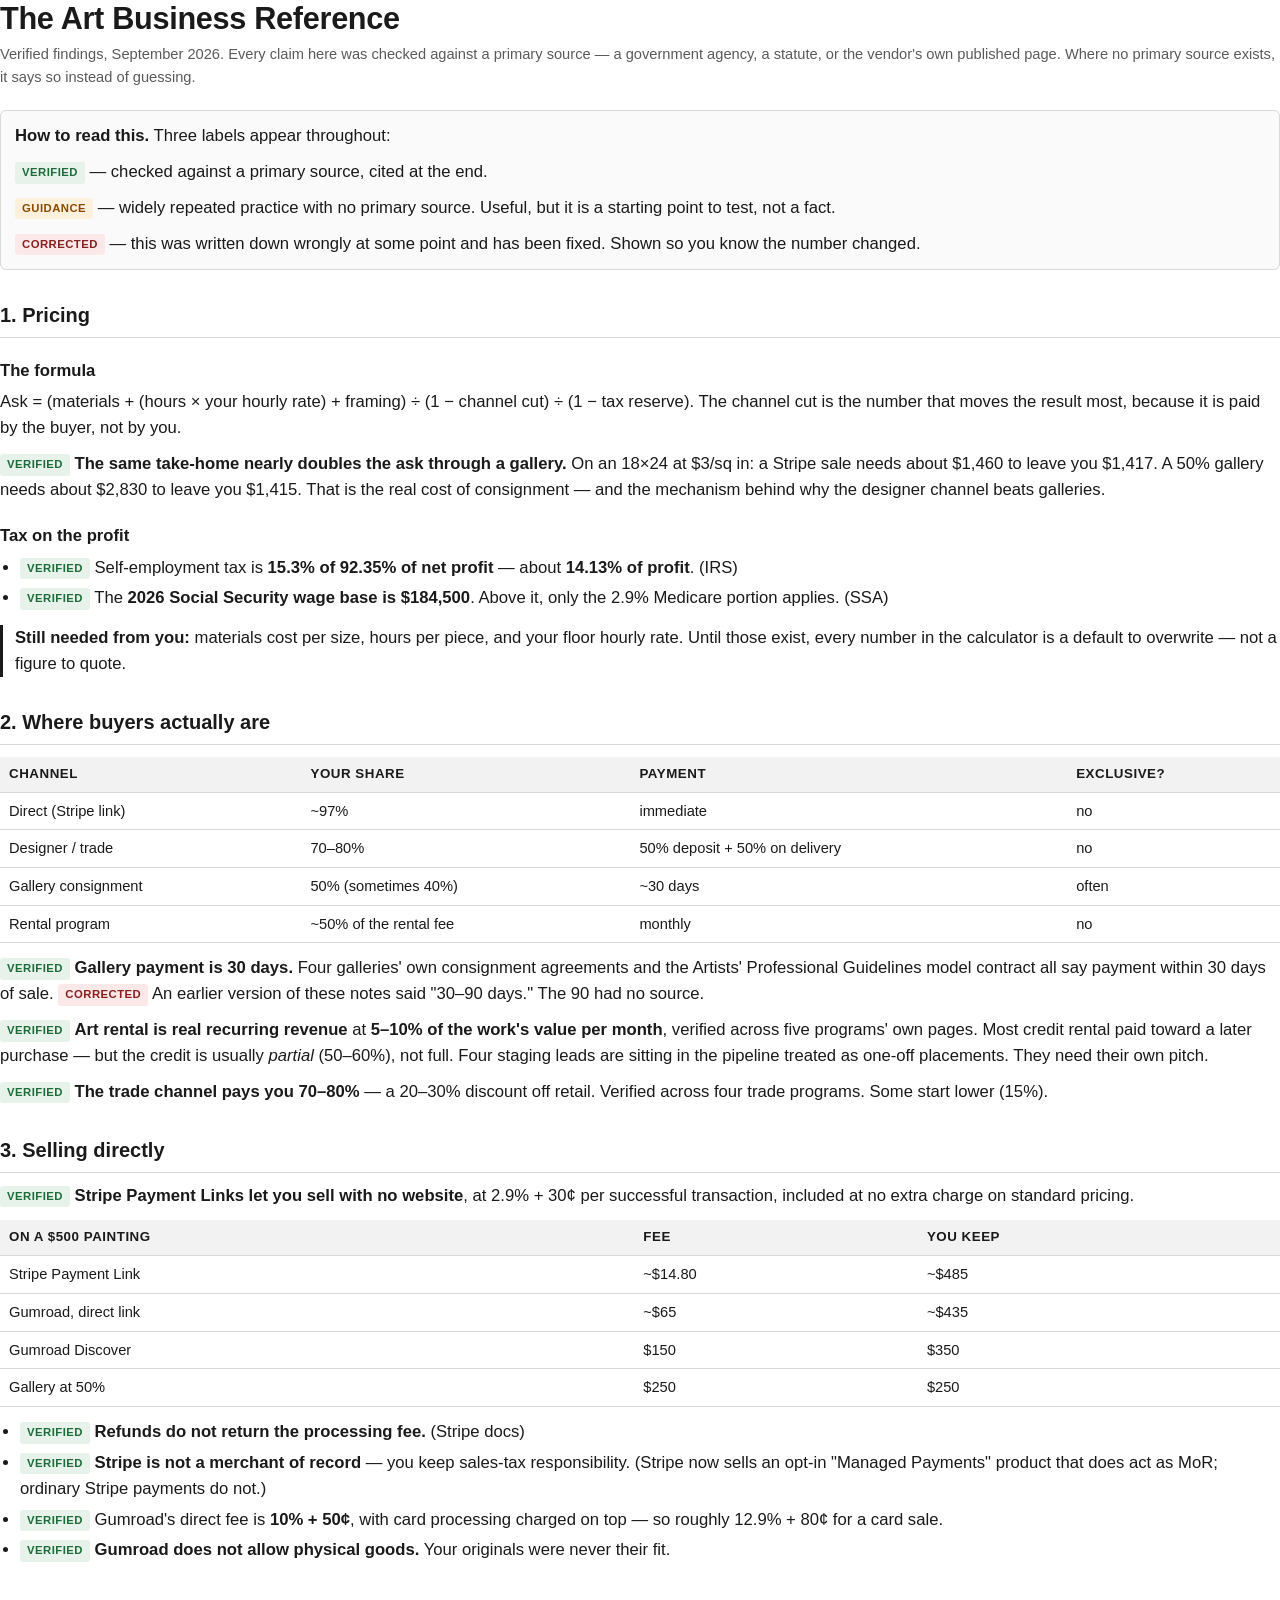
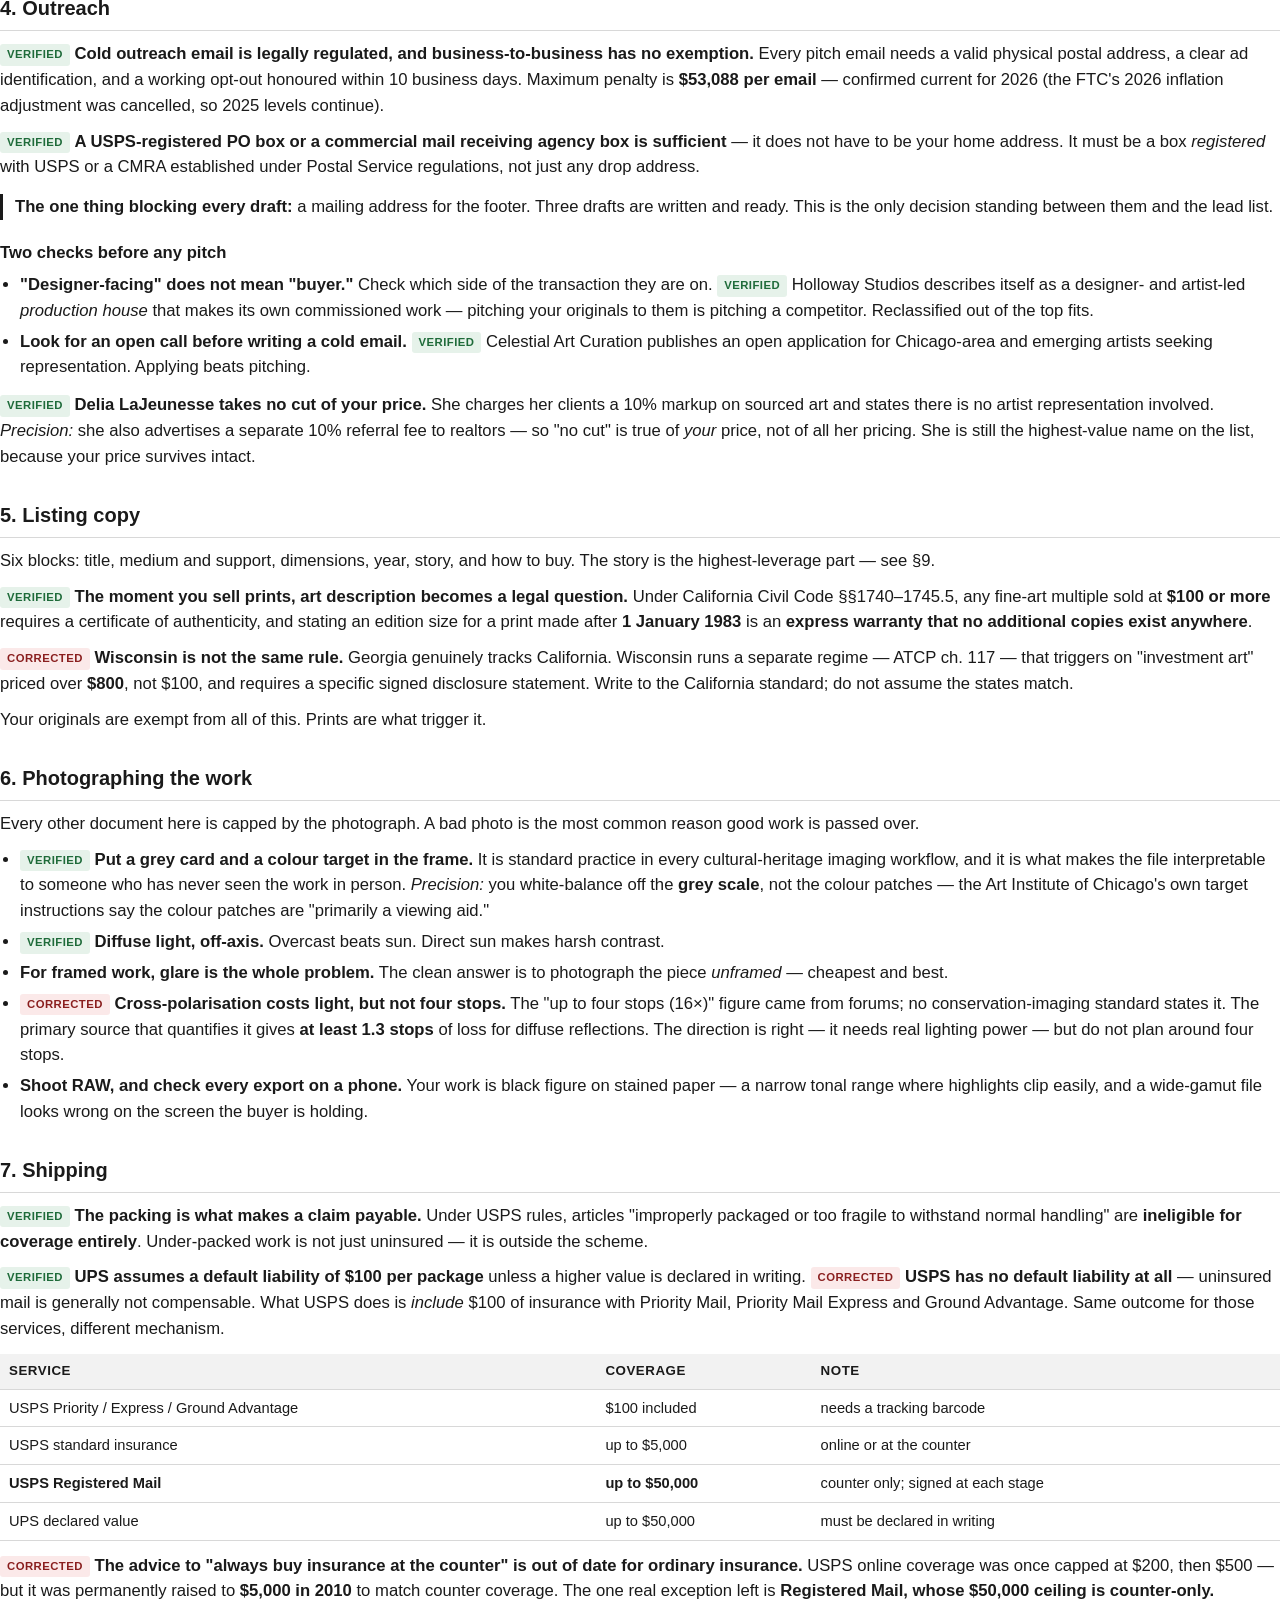
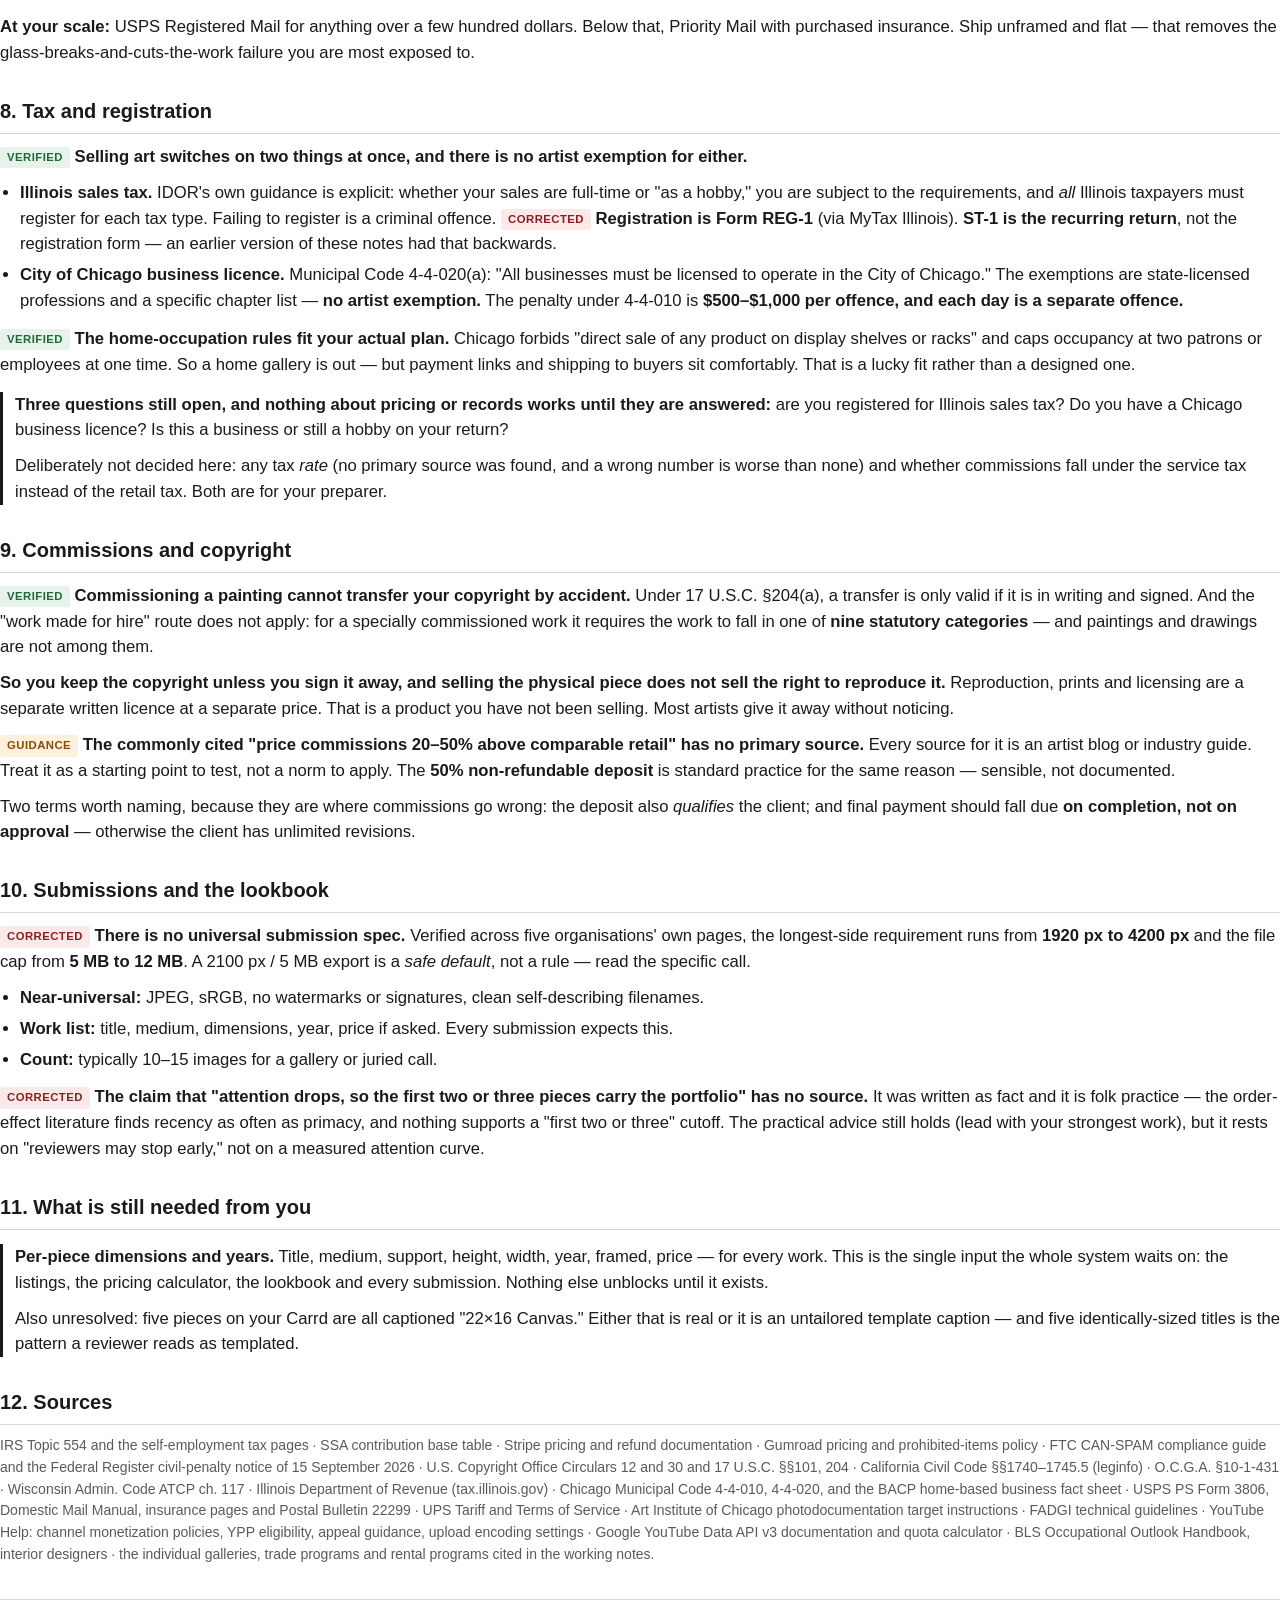
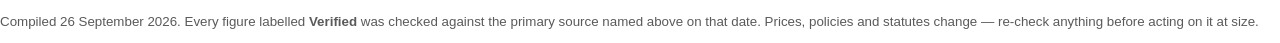
==== reference.html @ 4b3a92b9 "Add a Reference tab: the art findings, verified against primary sources Every claim was re-checked b" ====
<!DOCTYPE html>
<html lang="en">
<head>
<meta charset="UTF-8">
<title>The Art Business Reference — verified findings</title>
<style>
  @page { size: letter; margin: 20mm 18mm; }
  :root{
    --ink:#1a1a1a; --muted:#5a5a5a; --rule:#d8d8d8;
    --ok:#1f6b3a; --warn:#8a4b00; --bad:#8a1f1f;
  }
  *{box-sizing:border-box}
  body{
    font-family:-apple-system,BlinkMacSystemFont,"Segoe UI",Helvetica,Arial,sans-serif;
    color:var(--ink); font-size:12.5pt; line-height:1.55; margin:0;
    -webkit-font-smoothing:antialiased;
  }
  h1{font-size:23pt; line-height:1.2; margin:0 0 6px; letter-spacing:-.01em}
  h2{font-size:15pt; margin:30px 0 10px; padding-bottom:6px; border-bottom:1.5px solid var(--rule)}
  h3{font-size:12.5pt; margin:20px 0 6px}
  p{margin:0 0 10px}
  .sub{color:var(--muted); font-size:11pt; margin-bottom:22px}
  ul,ol{margin:0 0 12px; padding-left:20px}
  li{margin-bottom:5px}
  .lede{font-size:12.5pt}
  .tag{display:inline-block; font-size:8.5pt; font-weight:700; letter-spacing:.04em;
       text-transform:uppercase; padding:2px 7px; border-radius:3px; vertical-align:1px}
  .v{background:#e6f2ea; color:var(--ok)}
  .g{background:#fdf0dd; color:var(--warn)}
  .x{background:#fbe9e9; color:var(--bad)}
  .box{border:1px solid var(--rule); border-radius:6px; padding:12px 14px; margin:14px 0; background:#fafafa}
  .box p:last-child{margin-bottom:0}
  table{width:100%; border-collapse:collapse; margin:12px 0; font-size:11pt}
  th,td{text-align:left; padding:7px 9px; border-bottom:1px solid var(--rule); vertical-align:top}
  th{background:#f2f2f2; font-size:10pt; text-transform:uppercase; letter-spacing:.04em}
  .fix{color:var(--bad); font-weight:600}
  .ask{border-left:3px solid var(--ink); padding-left:12px; margin:14px 0}
  code{font-family:ui-monospace,Menlo,Consolas,monospace; font-size:10.5pt; background:#f2f2f2; padding:1px 4px; border-radius:3px}
  .pagebreak{page-break-before:always}
  footer{margin-top:34px; padding-top:12px; border-top:1px solid var(--rule); color:var(--muted); font-size:10pt}
</style>
</head>
<body>

<h1>The Art Business Reference</h1>
<p class="sub">Verified findings, September 2026. Every claim here was checked against a primary source — a government agency, a statute, or the vendor's own published page. Where no primary source exists, it says so instead of guessing.</p>

<div class="box">
  <p><strong>How to read this.</strong> Three labels appear throughout:</p>
  <p><span class="tag v">Verified</span> — checked against a primary source, cited at the end.</p>
  <p><span class="tag g">Guidance</span> — widely repeated practice with no primary source. Useful, but it is a starting point to test, not a fact.</p>
  <p><span class="tag x">Corrected</span> — this was written down wrongly at some point and has been fixed. Shown so you know the number changed.</p>
</div>

<h2>1. Pricing</h2>

<h3>The formula</h3>
<p>Ask = (materials + (hours × your hourly rate) + framing) ÷ (1 − channel cut) ÷ (1 − tax reserve). The channel cut is the number that moves the result most, because it is paid by the buyer, not by you.</p>

<p><span class="tag v">Verified</span> <strong>The same take-home nearly doubles the ask through a gallery.</strong> On an 18×24 at $3/sq in: a Stripe sale needs about $1,460 to leave you $1,417. A 50% gallery needs about $2,830 to leave you $1,415. That is the real cost of consignment — and the mechanism behind why the designer channel beats galleries.</p>

<h3>Tax on the profit</h3>
<ul>
  <li><span class="tag v">Verified</span> Self-employment tax is <strong>15.3% of 92.35% of net profit</strong> — about <strong>14.13% of profit</strong>. (IRS)</li>
  <li><span class="tag v">Verified</span> The <strong>2026 Social Security wage base is $184,500</strong>. Above it, only the 2.9% Medicare portion applies. (SSA)</li>
</ul>

<div class="ask">
  <p><strong>Still needed from you:</strong> materials cost per size, hours per piece, and your floor hourly rate. Until those exist, every number in the calculator is a default to overwrite — not a figure to quote.</p>
</div>

<h2>2. Where buyers actually are</h2>

<table>
  <thead><tr><th>Channel</th><th>Your share</th><th>Payment</th><th>Exclusive?</th></tr></thead>
  <tbody>
    <tr><td>Direct (Stripe link)</td><td>~97%</td><td>immediate</td><td>no</td></tr>
    <tr><td>Designer / trade</td><td>70–80%</td><td>50% deposit + 50% on delivery</td><td>no</td></tr>
    <tr><td>Gallery consignment</td><td>50% (sometimes 40%)</td><td>~30 days</td><td>often</td></tr>
    <tr><td>Rental program</td><td>~50% of the rental fee</td><td>monthly</td><td>no</td></tr>
  </tbody>
</table>

<p><span class="tag v">Verified</span> <strong>Gallery payment is 30 days.</strong> Four galleries' own consignment agreements and the Artists' Professional Guidelines model contract all say payment within 30 days of sale. <span class="tag x">Corrected</span> An earlier version of these notes said "30–90 days." The 90 had no source.</p>

<p><span class="tag v">Verified</span> <strong>Art rental is real recurring revenue</strong> at <strong>5–10% of the work's value per month</strong>, verified across five programs' own pages. Most credit rental paid toward a later purchase — but the credit is usually <em>partial</em> (50–60%), not full. Four staging leads are sitting in the pipeline treated as one-off placements. They need their own pitch.</p>

<p><span class="tag v">Verified</span> <strong>The trade channel pays you 70–80%</strong> — a 20–30% discount off retail. Verified across four trade programs. Some start lower (15%).</p>

<h2>3. Selling directly</h2>

<p><span class="tag v">Verified</span> <strong>Stripe Payment Links let you sell with no website</strong>, at 2.9% + 30¢ per successful transaction, included at no extra charge on standard pricing.</p>

<table>
  <thead><tr><th>On a $500 painting</th><th>Fee</th><th>You keep</th></tr></thead>
  <tbody>
    <tr><td>Stripe Payment Link</td><td>~$14.80</td><td>~$485</td></tr>
    <tr><td>Gumroad, direct link</td><td>~$65</td><td>~$435</td></tr>
    <tr><td>Gumroad Discover</td><td>$150</td><td>$350</td></tr>
    <tr><td>Gallery at 50%</td><td>$250</td><td>$250</td></tr>
  </tbody>
</table>

<ul>
  <li><span class="tag v">Verified</span> <strong>Refunds do not return the processing fee.</strong> (Stripe docs)</li>
  <li><span class="tag v">Verified</span> <strong>Stripe is not a merchant of record</strong> — you keep sales-tax responsibility. (Stripe now sells an opt-in "Managed Payments" product that does act as MoR; ordinary Stripe payments do not.)</li>
  <li><span class="tag v">Verified</span> Gumroad's direct fee is <strong>10% + 50¢</strong>, with card processing charged on top — so roughly 12.9% + 80¢ for a card sale.</li>
  <li><span class="tag v">Verified</span> <strong>Gumroad does not allow physical goods.</strong> Your originals were never their fit.</li>
</ul>

<h2>4. Outreach</h2>

<p><span class="tag v">Verified</span> <strong>Cold outreach email is legally regulated, and business-to-business has no exemption.</strong> Every pitch email needs a valid physical postal address, a clear ad identification, and a working opt-out honoured within 10 business days. Maximum penalty is <strong>$53,088 per email</strong> — confirmed current for 2026 (the FTC's 2026 inflation adjustment was cancelled, so 2025 levels continue).</p>

<p><span class="tag v">Verified</span> <strong>A USPS-registered PO box or a commercial mail receiving agency box is sufficient</strong> — it does not have to be your home address. It must be a box <em>registered</em> with USPS or a CMRA established under Postal Service regulations, not just any drop address.</p>

<div class="ask">
  <p><strong>The one thing blocking every draft:</strong> a mailing address for the footer. Three drafts are written and ready. This is the only decision standing between them and the lead list.</p>
</div>

<h3>Two checks before any pitch</h3>
<ul>
  <li><strong>"Designer-facing" does not mean "buyer."</strong> Check which side of the transaction they are on. <span class="tag v">Verified</span> Holloway Studios describes itself as a designer- and artist-led <em>production house</em> that makes its own commissioned work — pitching your originals to them is pitching a competitor. Reclassified out of the top fits.</li>
  <li><strong>Look for an open call before writing a cold email.</strong> <span class="tag v">Verified</span> Celestial Art Curation publishes an open application for Chicago-area and emerging artists seeking representation. Applying beats pitching.</li>
</ul>

<p><span class="tag v">Verified</span> <strong>Delia LaJeunesse takes no cut of your price.</strong> She charges her clients a 10% markup on sourced art and states there is no artist representation involved. <em>Precision:</em> she also advertises a separate 10% referral fee to realtors — so "no cut" is true of <em>your</em> price, not of all her pricing. She is still the highest-value name on the list, because your price survives intact.</p>

<h2>5. Listing copy</h2>

<p>Six blocks: title, medium and support, dimensions, year, story, and how to buy. The story is the highest-leverage part — see §9.</p>

<p><span class="tag v">Verified</span> <strong>The moment you sell prints, art description becomes a legal question.</strong> Under California Civil Code §§1740–1745.5, any fine-art multiple sold at <strong>$100 or more</strong> requires a certificate of authenticity, and stating an edition size for a print made after <strong>1 January 1983</strong> is an <strong>express warranty that no additional copies exist anywhere</strong>.</p>

<p><span class="tag x">Corrected</span> <strong>Wisconsin is not the same rule.</strong> Georgia genuinely tracks California. Wisconsin runs a separate regime — ATCP ch. 117 — that triggers on "investment art" priced over <strong>$800</strong>, not $100, and requires a specific signed disclosure statement. Write to the California standard; do not assume the states match.</p>

<p>Your originals are exempt from all of this. Prints are what trigger it.</p>

<h2>6. Photographing the work</h2>

<p>Every other document here is capped by the photograph. A bad photo is the most common reason good work is passed over.</p>

<ul>
  <li><span class="tag v">Verified</span> <strong>Put a grey card and a colour target in the frame.</strong> It is standard practice in every cultural-heritage imaging workflow, and it is what makes the file interpretable to someone who has never seen the work in person. <em>Precision:</em> you white-balance off the <strong>grey scale</strong>, not the colour patches — the Art Institute of Chicago's own target instructions say the colour patches are "primarily a viewing aid."</li>
  <li><span class="tag v">Verified</span> <strong>Diffuse light, off-axis.</strong> Overcast beats sun. Direct sun makes harsh contrast.</li>
  <li><strong>For framed work, glare is the whole problem.</strong> The clean answer is to photograph the piece <em>unframed</em> — cheapest and best.</li>
  <li><span class="tag x">Corrected</span> <strong>Cross-polarisation costs light, but not four stops.</strong> The "up to four stops (16×)" figure came from forums; no conservation-imaging standard states it. The primary source that quantifies it gives <strong>at least 1.3 stops</strong> of loss for diffuse reflections. The direction is right — it needs real lighting power — but do not plan around four stops.</li>
  <li><strong>Shoot RAW, and check every export on a phone.</strong> Your work is black figure on stained paper — a narrow tonal range where highlights clip easily, and a wide-gamut file looks wrong on the screen the buyer is holding.</li>
</ul>

<h2>7. Shipping</h2>

<p><span class="tag v">Verified</span> <strong>The packing is what makes a claim payable.</strong> Under USPS rules, articles "improperly packaged or too fragile to withstand normal handling" are <strong>ineligible for coverage entirely</strong>. Under-packed work is not just uninsured — it is outside the scheme.</p>

<p><span class="tag v">Verified</span> <strong>UPS assumes a default liability of $100 per package</strong> unless a higher value is declared in writing. <span class="tag x">Corrected</span> <strong>USPS has no default liability at all</strong> — uninsured mail is generally not compensable. What USPS does is <em>include</em> $100 of insurance with Priority Mail, Priority Mail Express and Ground Advantage. Same outcome for those services, different mechanism.</p>

<table>
  <thead><tr><th>Service</th><th>Coverage</th><th>Note</th></tr></thead>
  <tbody>
    <tr><td>USPS Priority / Express / Ground Advantage</td><td>$100 included</td><td>needs a tracking barcode</td></tr>
    <tr><td>USPS standard insurance</td><td>up to $5,000</td><td>online or at the counter</td></tr>
    <tr><td><strong>USPS Registered Mail</strong></td><td><strong>up to $50,000</strong></td><td>counter only; signed at each stage</td></tr>
    <tr><td>UPS declared value</td><td>up to $50,000</td><td>must be declared in writing</td></tr>
  </tbody>
</table>

<p><span class="tag x">Corrected</span> <strong>The advice to "always buy insurance at the counter" is out of date for ordinary insurance.</strong> USPS online coverage was once capped at $200, then $500 — but it was permanently raised to <strong>$5,000 in 2010</strong> to match counter coverage. The one real exception left is <strong>Registered Mail, whose $50,000 ceiling is counter-only.</strong></p>

<p><strong>At your scale:</strong> USPS Registered Mail for anything over a few hundred dollars. Below that, Priority Mail with purchased insurance. Ship unframed and flat — that removes the glass-breaks-and-cuts-the-work failure you are most exposed to.</p>

<h2 class="pagebreak">8. Tax and registration</h2>

<p><span class="tag v">Verified</span> <strong>Selling art switches on two things at once, and there is no artist exemption for either.</strong></p>

<ul>
  <li><strong>Illinois sales tax.</strong> IDOR's own guidance is explicit: whether your sales are full-time or "as a hobby," you are subject to the requirements, and <em>all</em> Illinois taxpayers must register for each tax type. Failing to register is a criminal offence. <span class="tag x">Corrected</span> <strong>Registration is Form REG-1</strong> (via MyTax Illinois). <strong>ST-1 is the recurring return</strong>, not the registration form — an earlier version of these notes had that backwards.</li>
  <li><strong>City of Chicago business licence.</strong> Municipal Code 4-4-020(a): "All businesses must be licensed to operate in the City of Chicago." The exemptions are state-licensed professions and a specific chapter list — <strong>no artist exemption.</strong> The penalty under 4-4-010 is <strong>$500–$1,000 per offence, and each day is a separate offence.</strong></li>
</ul>

<p><span class="tag v">Verified</span> <strong>The home-occupation rules fit your actual plan.</strong> Chicago forbids "direct sale of any product on display shelves or racks" and caps occupancy at two patrons or employees at one time. So a home gallery is out — but payment links and shipping to buyers sit comfortably. That is a lucky fit rather than a designed one.</p>

<div class="ask">
  <p><strong>Three questions still open, and nothing about pricing or records works until they are answered:</strong> are you registered for Illinois sales tax? Do you have a Chicago business licence? Is this a business or still a hobby on your return?</p>
  <p>Deliberately not decided here: any tax <em>rate</em> (no primary source was found, and a wrong number is worse than none) and whether commissions fall under the service tax instead of the retail tax. Both are for your preparer.</p>
</div>

<h2>9. Commissions and copyright</h2>

<p><span class="tag v">Verified</span> <strong>Commissioning a painting cannot transfer your copyright by accident.</strong> Under 17 U.S.C. §204(a), a transfer is only valid if it is in writing and signed. And the "work made for hire" route does not apply: for a specially commissioned work it requires the work to fall in one of <strong>nine statutory categories</strong> — and paintings and drawings are not among them.</p>

<p><strong>So you keep the copyright unless you sign it away, and selling the physical piece does not sell the right to reproduce it.</strong> Reproduction, prints and licensing are a separate written licence at a separate price. That is a product you have not been selling. Most artists give it away without noticing.</p>

<p><span class="tag g">Guidance</span> <strong>The commonly cited "price commissions 20–50% above comparable retail" has no primary source.</strong> Every source for it is an artist blog or industry guide. Treat it as a starting point to test, not a norm to apply. The <strong>50% non-refundable deposit</strong> is standard practice for the same reason — sensible, not documented.</p>

<p>Two terms worth naming, because they are where commissions go wrong: the deposit also <em>qualifies</em> the client; and final payment should fall due <strong>on completion, not on approval</strong> — otherwise the client has unlimited revisions.</p>

<h2>10. Submissions and the lookbook</h2>

<p><span class="tag x">Corrected</span> <strong>There is no universal submission spec.</strong> Verified across five organisations' own pages, the longest-side requirement runs from <strong>1920 px to 4200 px</strong> and the file cap from <strong>5 MB to 12 MB</strong>. A 2100 px / 5 MB export is a <em>safe default</em>, not a rule — read the specific call.</p>

<ul>
  <li><strong>Near-universal:</strong> JPEG, sRGB, no watermarks or signatures, clean self-describing filenames.</li>
  <li><strong>Work list:</strong> title, medium, dimensions, year, price if asked. Every submission expects this.</li>
  <li><strong>Count:</strong> typically 10–15 images for a gallery or juried call.</li>
</ul>

<p><span class="tag x">Corrected</span> <strong>The claim that "attention drops, so the first two or three pieces carry the portfolio" has no source.</strong> It was written as fact and it is folk practice — the order-effect literature finds recency as often as primacy, and nothing supports a "first two or three" cutoff. The practical advice still holds (lead with your strongest work), but it rests on "reviewers may stop early," not on a measured attention curve.</p>

<h2>11. What is still needed from you</h2>

<div class="ask">
  <p><strong>Per-piece dimensions and years.</strong> Title, medium, support, height, width, year, framed, price — for every work. This is the single input the whole system waits on: the listings, the pricing calculator, the lookbook and every submission. Nothing else unblocks until it exists.</p>
  <p>Also unresolved: five pieces on your Carrd are all captioned "22×16 Canvas." Either that is real or it is an untailored template caption — and five identically-sized titles is the pattern a reviewer reads as templated.</p>
</div>

<h2>12. Sources</h2>
<p style="font-size:10.5pt; color:#5a5a5a">
IRS Topic 554 and the self-employment tax pages · SSA contribution base table · Stripe pricing and refund documentation · Gumroad pricing and prohibited-items policy · FTC CAN-SPAM compliance guide and the Federal Register civil-penalty notice of 15 September 2026 · U.S. Copyright Office Circulars 12 and 30 and 17 U.S.C. §§101, 204 · California Civil Code §§1740–1745.5 (leginfo) · O.C.G.A. §10-1-431 · Wisconsin Admin. Code ATCP ch. 117 · Illinois Department of Revenue (tax.illinois.gov) · Chicago Municipal Code 4-4-010, 4-4-020, and the BACP home-based business fact sheet · USPS PS Form 3806, Domestic Mail Manual, insurance pages and Postal Bulletin 22299 · UPS Tariff and Terms of Service · Art Institute of Chicago photodocumentation target instructions · FADGI technical guidelines · YouTube Help: channel monetization policies, YPP eligibility, appeal guidance, upload encoding settings · Google YouTube Data API v3 documentation and quota calculator · BLS Occupational Outlook Handbook, interior designers · the individual galleries, trade programs and rental programs cited in the working notes.
</p>

<footer>
  <p>Compiled 26 September 2026. Every figure labelled <strong>Verified</strong> was checked against the primary source named above on that date. Prices, policies and statutes change — re-check anything before acting on it at size.</p>
</footer>

</body>
</html>
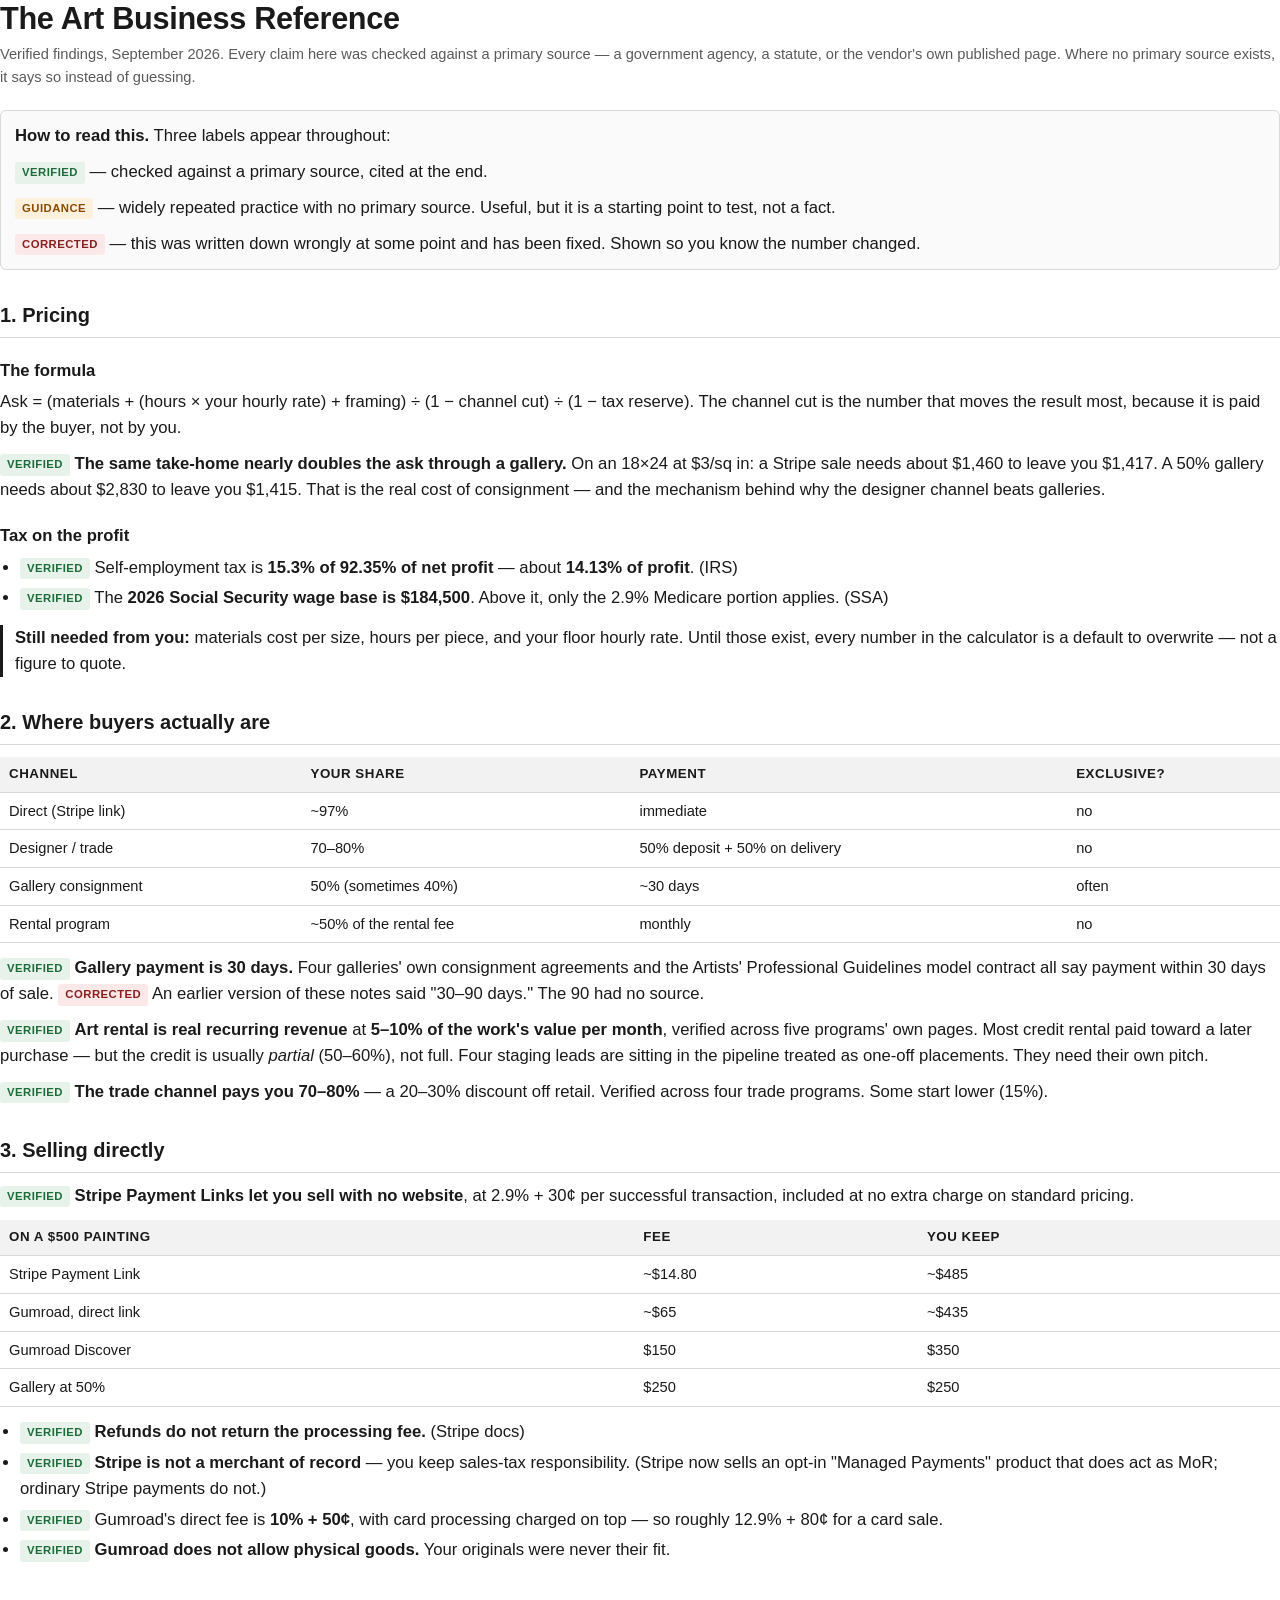
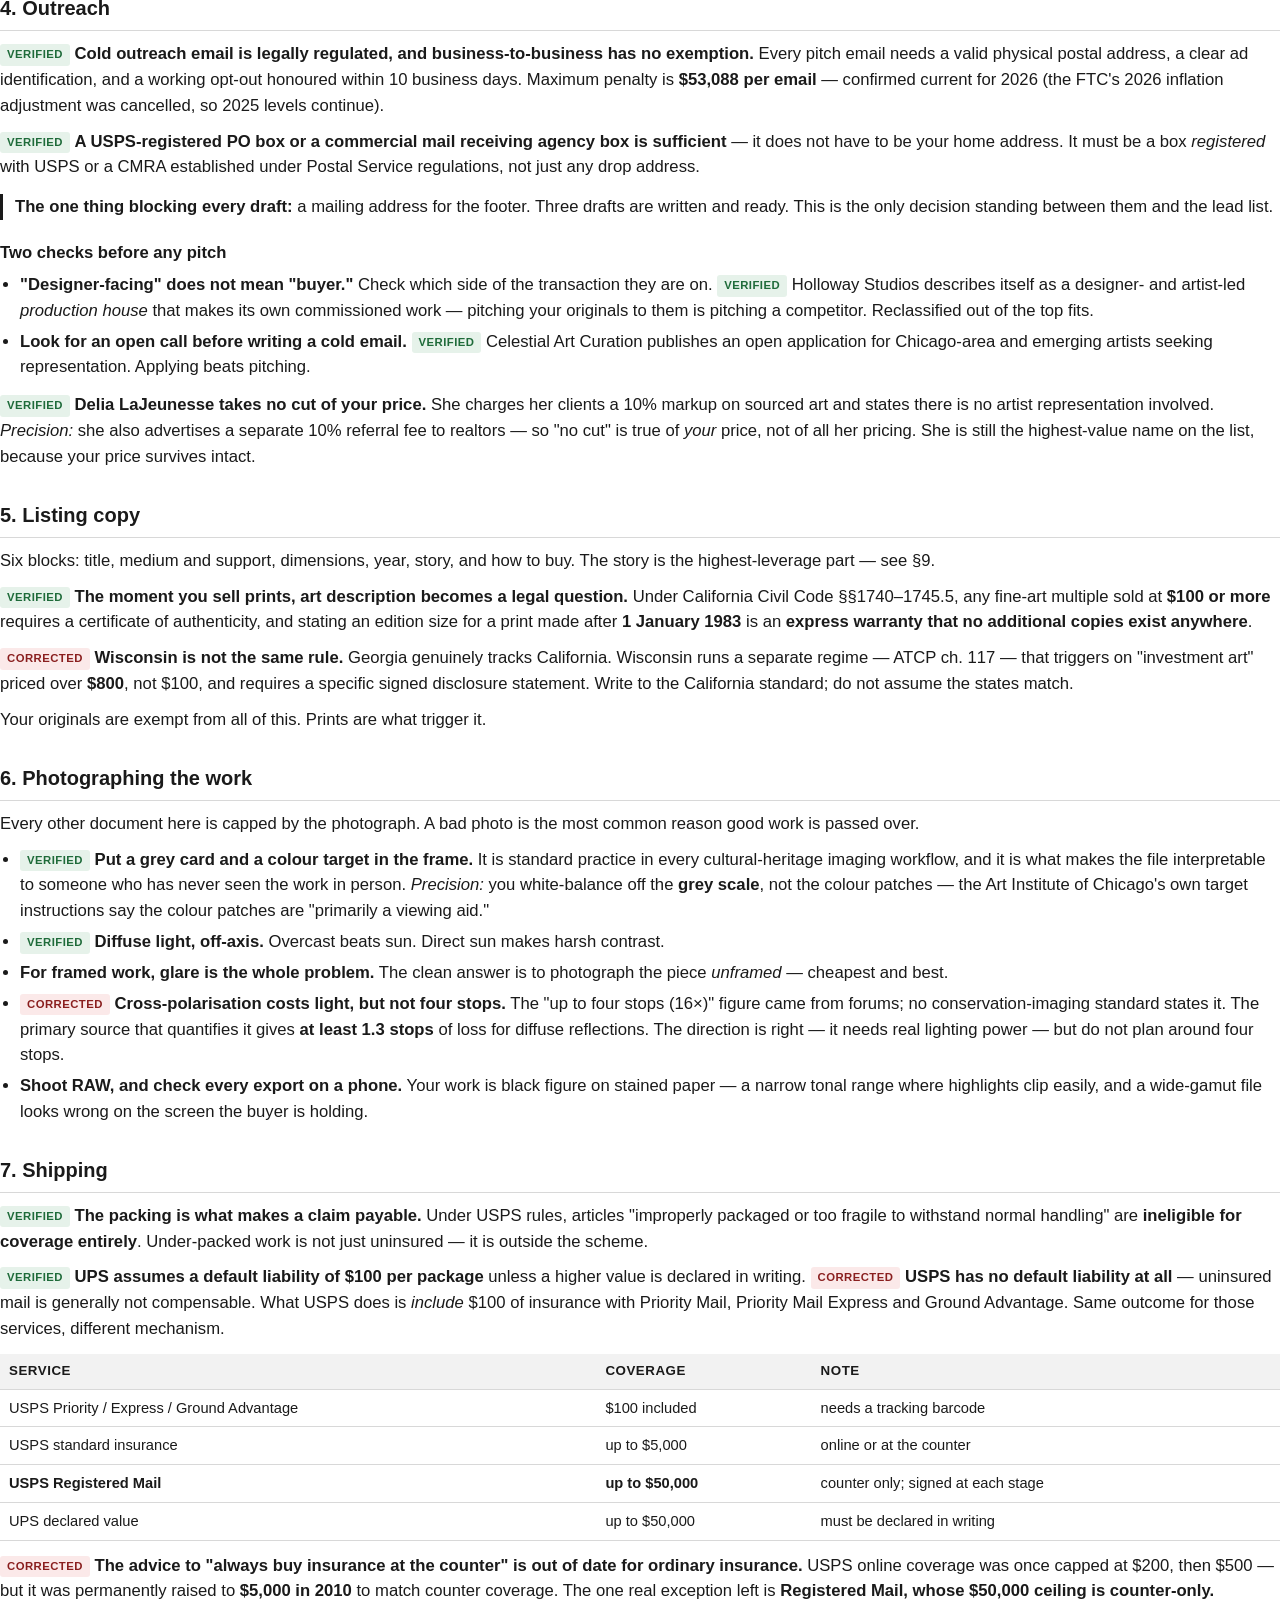
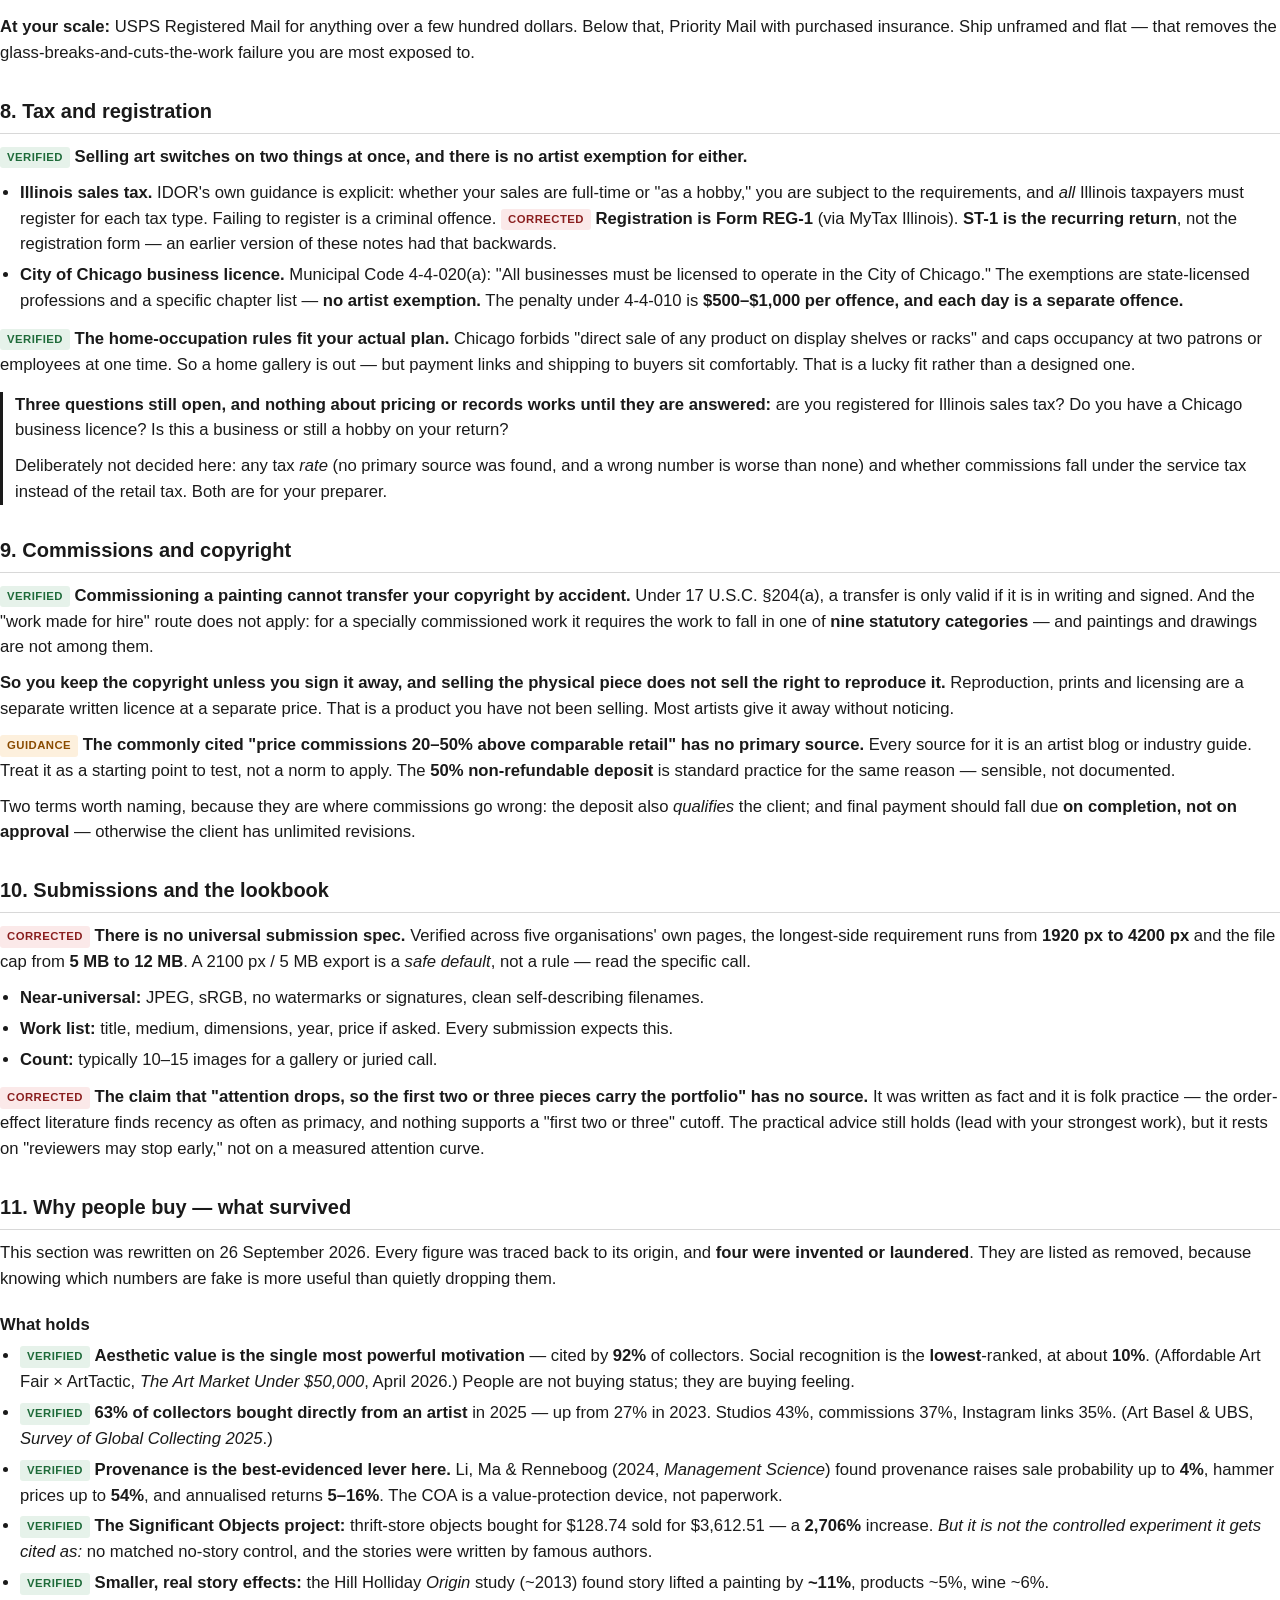
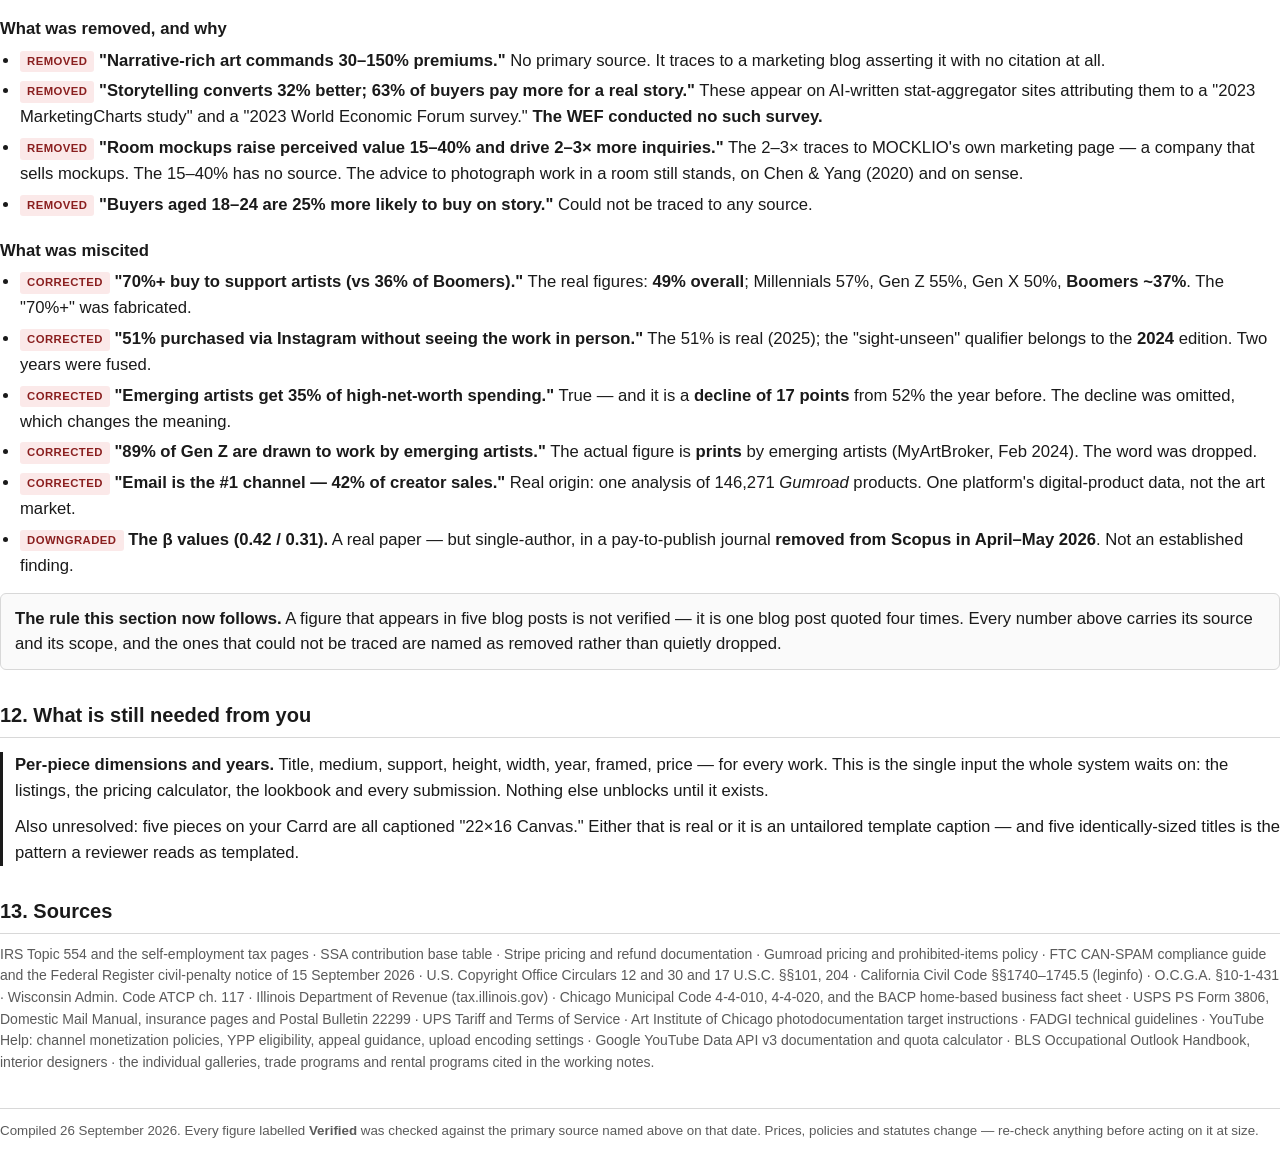
==== commit eb18ab84: "Toolkit: remove four invented statistics, source the rest Every figure on the Toolkit tab was traced" ====
--- a/reference.html
+++ b/reference.html
@@ -206,14 +206,49 @@
 
 <p><span class="tag x">Corrected</span> <strong>The claim that "attention drops, so the first two or three pieces carry the portfolio" has no source.</strong> It was written as fact and it is folk practice — the order-effect literature finds recency as often as primacy, and nothing supports a "first two or three" cutoff. The practical advice still holds (lead with your strongest work), but it rests on "reviewers may stop early," not on a measured attention curve.</p>
 
-<h2>11. What is still needed from you</h2>
+<h2>11. Why people buy — what survived</h2>
+
+<p>This section was rewritten on 26 September 2026. Every figure was traced back to its origin, and <strong>four were invented or laundered</strong>. They are listed as removed, because knowing which numbers are fake is more useful than quietly dropping them.</p>
+
+<h3>What holds</h3>
+<ul>
+  <li><span class="tag v">Verified</span> <strong>Aesthetic value is the single most powerful motivation</strong> — cited by <strong>92%</strong> of collectors. Social recognition is the <strong>lowest</strong>-ranked, at about <strong>10%</strong>. (Affordable Art Fair × ArtTactic, <em>The Art Market Under $50,000</em>, April 2026.) People are not buying status; they are buying feeling.</li>
+  <li><span class="tag v">Verified</span> <strong>63% of collectors bought directly from an artist</strong> in 2025 — up from 27% in 2023. Studios 43%, commissions 37%, Instagram links 35%. (Art Basel &amp; UBS, <em>Survey of Global Collecting 2025</em>.)</li>
+  <li><span class="tag v">Verified</span> <strong>Provenance is the best-evidenced lever here.</strong> Li, Ma &amp; Renneboog (2024, <em>Management Science</em>) found provenance raises sale probability up to <strong>4%</strong>, hammer prices up to <strong>54%</strong>, and annualised returns <strong>5–16%</strong>. The COA is a value-protection device, not paperwork.</li>
+  <li><span class="tag v">Verified</span> <strong>The Significant Objects project:</strong> thrift-store objects bought for $128.74 sold for $3,612.51 — a <strong>2,706%</strong> increase. <em>But it is not the controlled experiment it gets cited as:</em> no matched no-story control, and the stories were written by famous authors.</li>
+  <li><span class="tag v">Verified</span> <strong>Smaller, real story effects:</strong> the Hill Holliday <em>Origin</em> study (~2013) found story lifted a painting by <strong>~11%</strong>, products ~5%, wine ~6%.</li>
+</ul>
+
+<h3>What was removed, and why</h3>
+<ul>
+  <li><span class="tag x">Removed</span> <strong>"Narrative-rich art commands 30–150% premiums."</strong> No primary source. It traces to a marketing blog asserting it with no citation at all.</li>
+  <li><span class="tag x">Removed</span> <strong>"Storytelling converts 32% better; 63% of buyers pay more for a real story."</strong> These appear on AI-written stat-aggregator sites attributing them to a "2023 MarketingCharts study" and a "2023 World Economic Forum survey." <strong>The WEF conducted no such survey.</strong></li>
+  <li><span class="tag x">Removed</span> <strong>"Room mockups raise perceived value 15–40% and drive 2–3× more inquiries."</strong> The 2–3× traces to MOCKLIO's own marketing page — a company that sells mockups. The 15–40% has no source. The advice to photograph work in a room still stands, on Chen &amp; Yang (2020) and on sense.</li>
+  <li><span class="tag x">Removed</span> <strong>"Buyers aged 18–24 are 25% more likely to buy on story."</strong> Could not be traced to any source.</li>
+</ul>
+
+<h3>What was miscited</h3>
+<ul>
+  <li><span class="tag x">Corrected</span> <strong>"70%+ buy to support artists (vs 36% of Boomers)."</strong> The real figures: <strong>49% overall</strong>; Millennials 57%, Gen Z 55%, Gen X 50%, <strong>Boomers ~37%</strong>. The "70%+" was fabricated.</li>
+  <li><span class="tag x">Corrected</span> <strong>"51% purchased via Instagram without seeing the work in person."</strong> The 51% is real (2025); the "sight-unseen" qualifier belongs to the <strong>2024</strong> edition. Two years were fused.</li>
+  <li><span class="tag x">Corrected</span> <strong>"Emerging artists get 35% of high-net-worth spending."</strong> True — and it is a <strong>decline of 17 points</strong> from 52% the year before. The decline was omitted, which changes the meaning.</li>
+  <li><span class="tag x">Corrected</span> <strong>"89% of Gen Z are drawn to work by emerging artists."</strong> The actual figure is <strong>prints</strong> by emerging artists (MyArtBroker, Feb 2024). The word was dropped.</li>
+  <li><span class="tag x">Corrected</span> <strong>"Email is the #1 channel — 42% of creator sales."</strong> Real origin: one analysis of 146,271 <em>Gumroad</em> products. One platform's digital-product data, not the art market.</li>
+  <li><span class="tag x">Downgraded</span> <strong>The β values (0.42 / 0.31).</strong> A real paper — but single-author, in a pay-to-publish journal <strong>removed from Scopus in April–May 2026</strong>. Not an established finding.</li>
+</ul>
+
+<div class="box">
+  <p><strong>The rule this section now follows.</strong> A figure that appears in five blog posts is not verified — it is one blog post quoted four times. Every number above carries its source and its scope, and the ones that could not be traced are named as removed rather than quietly dropped.</p>
+</div>
+
+<h2>12. What is still needed from you</h2>
 
 <div class="ask">
   <p><strong>Per-piece dimensions and years.</strong> Title, medium, support, height, width, year, framed, price — for every work. This is the single input the whole system waits on: the listings, the pricing calculator, the lookbook and every submission. Nothing else unblocks until it exists.</p>
   <p>Also unresolved: five pieces on your Carrd are all captioned "22×16 Canvas." Either that is real or it is an untailored template caption — and five identically-sized titles is the pattern a reviewer reads as templated.</p>
 </div>
 
-<h2>12. Sources</h2>
+<h2>13. Sources</h2>
 <p style="font-size:10.5pt; color:#5a5a5a">
 IRS Topic 554 and the self-employment tax pages · SSA contribution base table · Stripe pricing and refund documentation · Gumroad pricing and prohibited-items policy · FTC CAN-SPAM compliance guide and the Federal Register civil-penalty notice of 15 September 2026 · U.S. Copyright Office Circulars 12 and 30 and 17 U.S.C. §§101, 204 · California Civil Code §§1740–1745.5 (leginfo) · O.C.G.A. §10-1-431 · Wisconsin Admin. Code ATCP ch. 117 · Illinois Department of Revenue (tax.illinois.gov) · Chicago Municipal Code 4-4-010, 4-4-020, and the BACP home-based business fact sheet · USPS PS Form 3806, Domestic Mail Manual, insurance pages and Postal Bulletin 22299 · UPS Tariff and Terms of Service · Art Institute of Chicago photodocumentation target instructions · FADGI technical guidelines · YouTube Help: channel monetization policies, YPP eligibility, appeal guidance, upload encoding settings · Google YouTube Data API v3 documentation and quota calculator · BLS Occupational Outlook Handbook, interior designers · the individual galleries, trade programs and rental programs cited in the working notes.
 </p>
